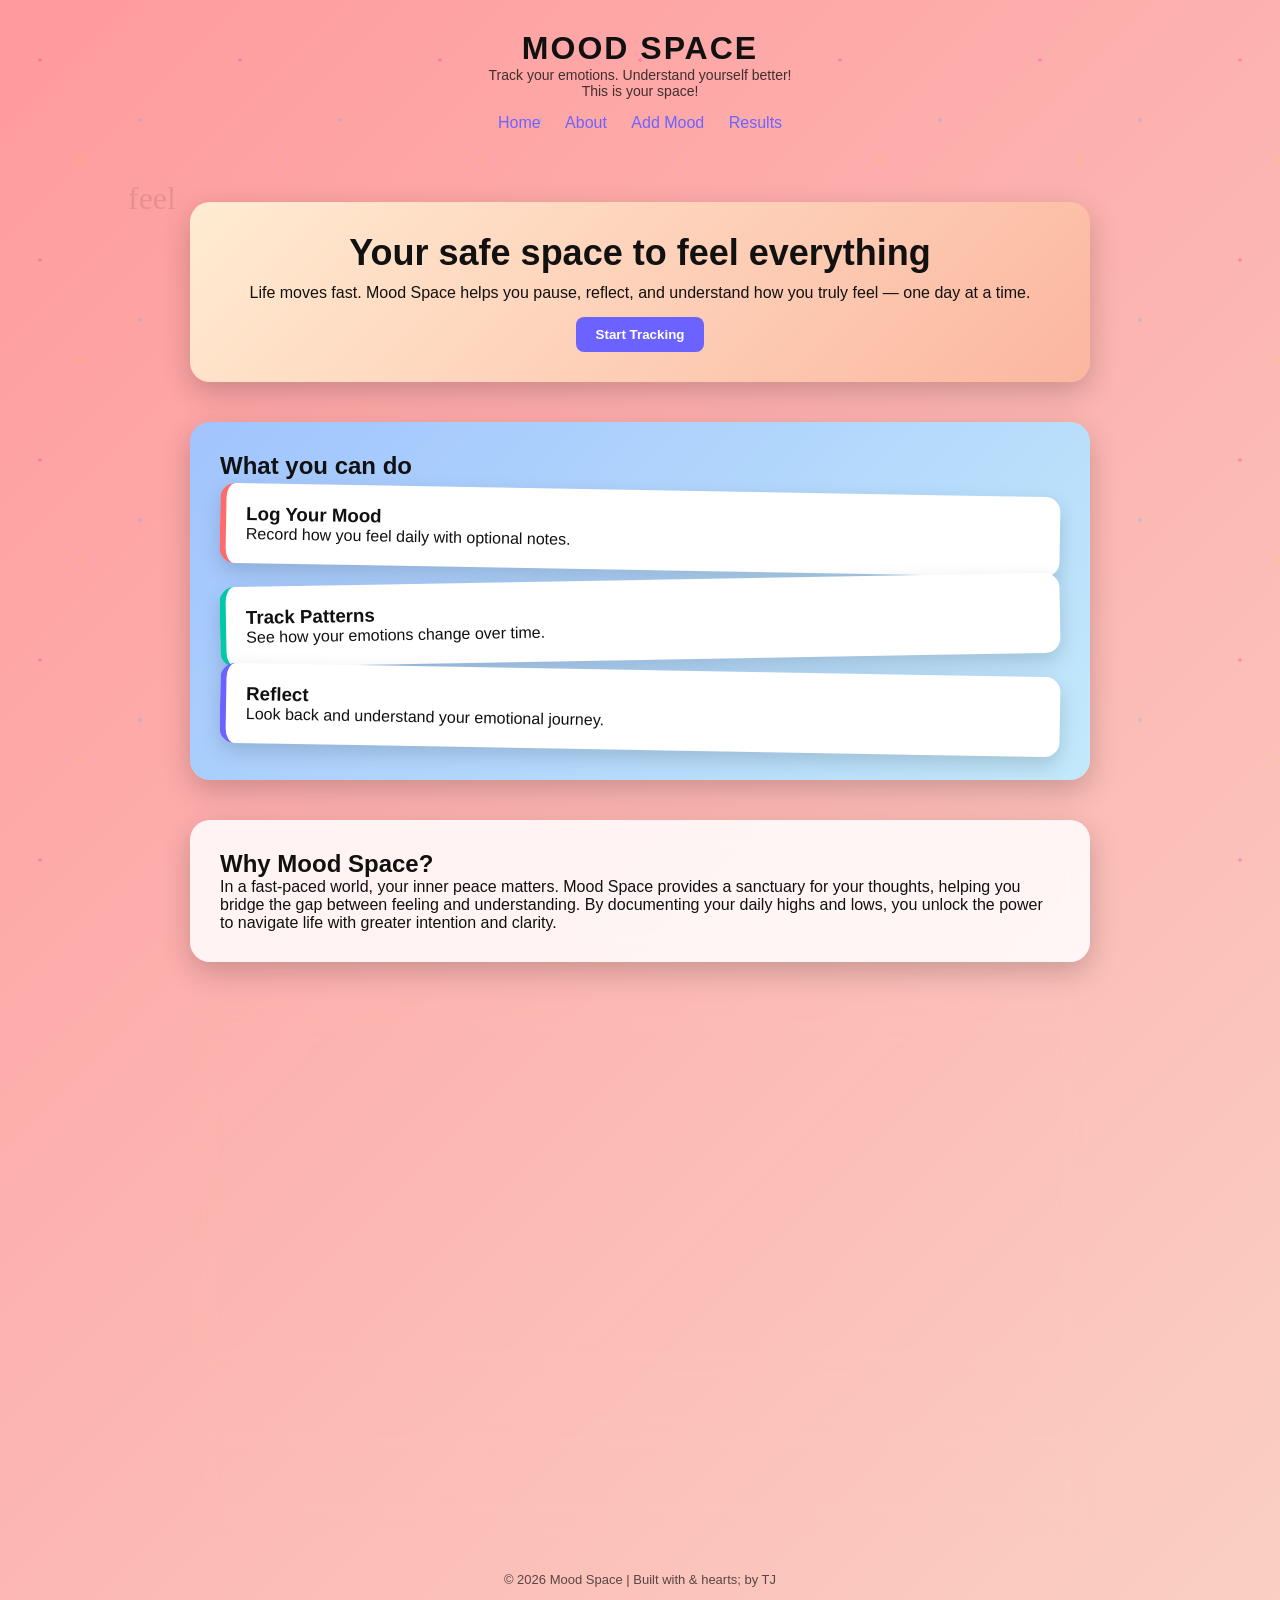
==== index.html @ 7ca96eb5 "Remove Google Fonts link for Permanent Marker from multiple HTML files" ====
<!-- home page  -->
<!doctype html>
<html lang="en">
  <head>
    <meta charset="UTF-8" />
    <meta name="viewport" content="width=device-width, initial-scale=1.0" />
    <link rel="stylesheet" href="style.css" />
    
    <title>MoodSpace</title>
  </head>
  <body>
    <div class="scribble-bg"></div>
    <header>
      <h1>MOOD SPACE</h1>
      <p>Track your emotions. Understand yourself better!</p>

      <p>This is your space!</p>
      <nav>
        <a href="index.html">Home</a>
        <a href="about.html">About</a>
        <a href="mood.html">Add Mood</a>
        <a href="result.html">Results</a>
      </nav>
    </header>

    <div class="floating-words">
      <span>feel</span>
      <span>reflect</span>
      <span>breathe</span>
      <span>grow</span>
    </div>
    <main>
      <section class="hero">
        <h2>Your safe space to feel everything</h2>
        <p>
          Life moves fast. Mood Space helps you pause, reflect, and understand
          how you truly feel — one day at a time.
        </p>
        <a href="mood.html">
          <button>Start Tracking</button>
        </a>
      </section>

      <section class="features">
        <h2>What you can do</h2>

        <div class="card">
          <h3>Log Your Mood</h3>
          <p>Record how you feel daily with optional notes.</p>
        </div>

        <div class="card">
          <h3>Track Patterns</h3>
          <p>See how your emotions change over time.</p>
        </div>

        <div class="card">
          <h3>Reflect</h3>
          <p>Look back and understand your emotional journey.</p>
        </div>
      </section>

      <section class="why">
        <h2>Why Mood Space?</h2>
        <p>
          In a fast-paced world, your inner peace matters. Mood Space provides a
          sanctuary for your thoughts, helping you bridge the gap between
          feeling and understanding. By documenting your daily highs and lows,
          you unlock the power to navigate life with greater intention and
          clarity.
        </p>
      </section>

      <section class="stats">
        <h2>Your Growth Starts Here</h2>

        <div class="stat-card">
          <i class="icon-heart"></i>
          <!-- Icon placeholder-->
          <h3>Daily Tracking</h3>
          <p>
            Consistency is key. Log your moods daily to build a comprehensive
            map of your emotional well-being and identify what truly moves you.
          </p>
        </div>

        <div class="stat-card">
          <h3>Self Awareness</h3>
          <p>Understand your emotional patterns over time.</p>
        </div>

        <div class="stat-card">
          <h3>Mental Clarity</h3>
          <p>
            Your thoughts are a neighbourhood, don't go into the dark alleys
            alone.
          </p>
        </div>
      </section>

      <section class="quote">
        <p>
          "Feelings are much like waves, we can't stop them from coming but we
          can choose which ones to surf."
        </p>
      </section>

      <footer>
        <p>© 2026 Mood Space | Built with & hearts; by TJ</p>
      </footer>
    </main>

    <script src="script.js"></script>
  </body>
</html>
---- style.css ----
/* RESET */
* {
  margin: 0;
  padding: 0;
  box-sizing: border-box;
  transition: all 0.3s ease;
}

/* background scribble */
.scribble-bg {
  position: fixed;
  top: 0;
  left: 0;
  width: 100%;
  height: 100%;
  pointer-events: none;

  background-image:
    radial-gradient(
      circle at 20% 30%,
      rgba(255, 0, 150, 0.2) 2px,
      transparent 2px
    ),
    radial-gradient(
      circle at 70% 60%,
      rgba(0, 200, 255, 0.2) 2px,
      transparent 2px
    ),
    radial-gradient(
      circle at 40% 80%,
      rgba(255, 200, 0, 0.2) 2px,
      transparent 2px
    );

  background-size: 200px 200px;
  animation: floatBg 20s linear infinite;
  z-index: 0;
}

@keyframes floatBg {
  from {
    transform: translateY(0px);
  }
  to {
    transform: translateY(-200px);
  }
}

body {
  font-family: "Segoe UI", sans-serif;
  color: #111;

  background: linear-gradient(135deg, #ff9a9e, #fad0c4, #fbc2eb, #a18cd1);

  background-size: 300% 300%;
  animation: gradientMove 10s ease infinite;
}

/* HEADER */
header {
  text-align: center;
  padding: 30px 20px;
}

header h1 {
  font-size: 32px;
  letter-spacing: 2px;
}

header p {
  font-size: 14px;
  opacity: 0.8;
}

/* NAV */
nav {
  margin-top: 15px;
}

nav a {
  margin: 0 10px;
  text-decoration: none;
  color: #6c63ff;
  font-weight: 500;
}

nav a:hover {
  text-decoration: underline;
}

/* SECTIONS */
section {
  margin: 40px auto;
  padding: 30px;
  max-width: 900px;
  border-radius: 20px;

  background: rgba(255, 255, 255, 0.85);
  backdrop-filter: blur(12px);

  box-shadow: 0 10px 30px rgba(0, 0, 0, 0.2);
}

/* home page  */
/* QUOTE */
.quote p {
  font-family: "Permanent Marker", cursive;
  font-size: 1.5rem;
  transform: rotate(-2deg);
  color: #ff4ecd;
}

.floating-words span {
  position: absolute;
  font-family: "Permanent Marker", cursive;
  font-size: 2rem;
  opacity: 0.1;
  animation: floatWords 10s infinite ease-in-out;
}

.floating-words span:nth-child(1) {
  top: 20%;
  left: 10%;
}
.floating-words span:nth-child(2) {
  top: 50%;
  left: 70%;
}
.floating-words span:nth-child(3) {
  top: 80%;
  left: 30%;
}
.floating-words span:nth-child(4) {
  top: 30%;
  left: 50%;
}

@keyframes floatWords {
  0% {
    transform: translateY(0);
  }
  50% {
    transform: translateY(-20px);
  }
  100% {
    transform: translateY(0);
  }
}

/* HERO */
.hero {
  text-align: center;
  background: linear-gradient(135deg, #ffecd2, #fcb69f);
}

.hero h2 {
  font-size: 36px;
  margin-bottom: 10px;
}

.hero button {
  margin-top: 15px;
  padding: 10px 20px;
  border: none;
  border-radius: 8px;
  background: #6c63ff;
  color: white;
  cursor: pointer;
}

.hero button:hover {
  transform: scale(1.05);
}

/* CARDS */
.card,
.stat-card {
  padding: 20px;
  border-radius: 15px;
  background: white;

  box-shadow: 0 8px 20px rgba(0, 0, 0, 0.15);

  border-left: 6px solid #6c63ff;
}

.card:nth-child(odd) {
  transform: rotate(-1deg);
}

.card:nth-child(even) {
  transform: rotate(1deg);
}

.card:nth-child(2) {
  border-left: 6px solid #ff6b6b;
}

.card:nth-child(3) {
  border-left: 6px solid #00c9a7;
}

.card:hover,
.stat-card:hover {
  transform: scale(1.03) rotate(-1deg);
}

/* FEATURES GRID FEEL */

.features {
  background: linear-gradient(135deg, #a1c4fd, #c2e9fb);
}

.stats {
  background: linear-gradient(135deg, #fbc2eb, #a6c1ee);
}

.features,
.stats {
  display: flex;
  flex-direction: column;
  gap: 10px;
}

/* QUOTE */
.quote {
  background: linear-gradient(135deg, #ffdde1, #ee9ca7);
  text-align: center;
  font-style: italic;
  font-size: 18px;
}

/* FORM */
.form-section form {
  display: flex;
  flex-direction: column;
  gap: 10px;
}

input,
select,
textarea {
  padding: 10px;
  border-radius: 8px;
  border: 1px solid #ccc;
}

.happy {
  background: #ffe066;
}
.sad {
  background: #74c0fc;
}
.angry {
  background: #ff6b6b;
}
.excited {
  background: #ff9f1c;
}
.tired {
  background: #adb5bd;
}

:root {
  --happy: #ffe066;
  --sad: #4dabf7;
  --angry: #ff6b6b;
  --calm: #a0e7e5;
  --dark: #111;
}

button {
  padding: 12px;
  border-radius: 10px;
  border: none;

  background: linear-gradient(135deg, #ff6b6b, #6c63ff);
  color: white;
  font-weight: bold;

  cursor: pointer;
}

button:hover {
  transform: scale(1.08);
  box-shadow: 0 5px 20px rgba(0, 0, 0, 0.3);
}

/* RESULT BOX */
#resultList {
  margin-top: 15px;
}

#resultList div {
  background: white;
  padding: 10px;
  border-radius: 8px;
  margin-bottom: 10px;
}

/* FOOTER */
footer {
  text-align: center;
  margin: 40px 0;
  font-size: 13px;
  opacity: 0.7;
}

/* FADE IN ANIMATION */
section {
  opacity: 0;
  transform: translateY(20px);
  animation: fadeIn 0.6s forwards;
}

@keyframes fadeIn {
  to {
    opacity: 1;
    transform: translateY(0);
  }
}

@keyframes gradientMove {
  0% {
    background-position: 0% 50%;
  }
  50% {
    background-position: 100% 50%;
  }
  100% {
    background-position: 0% 50%;
  }
}
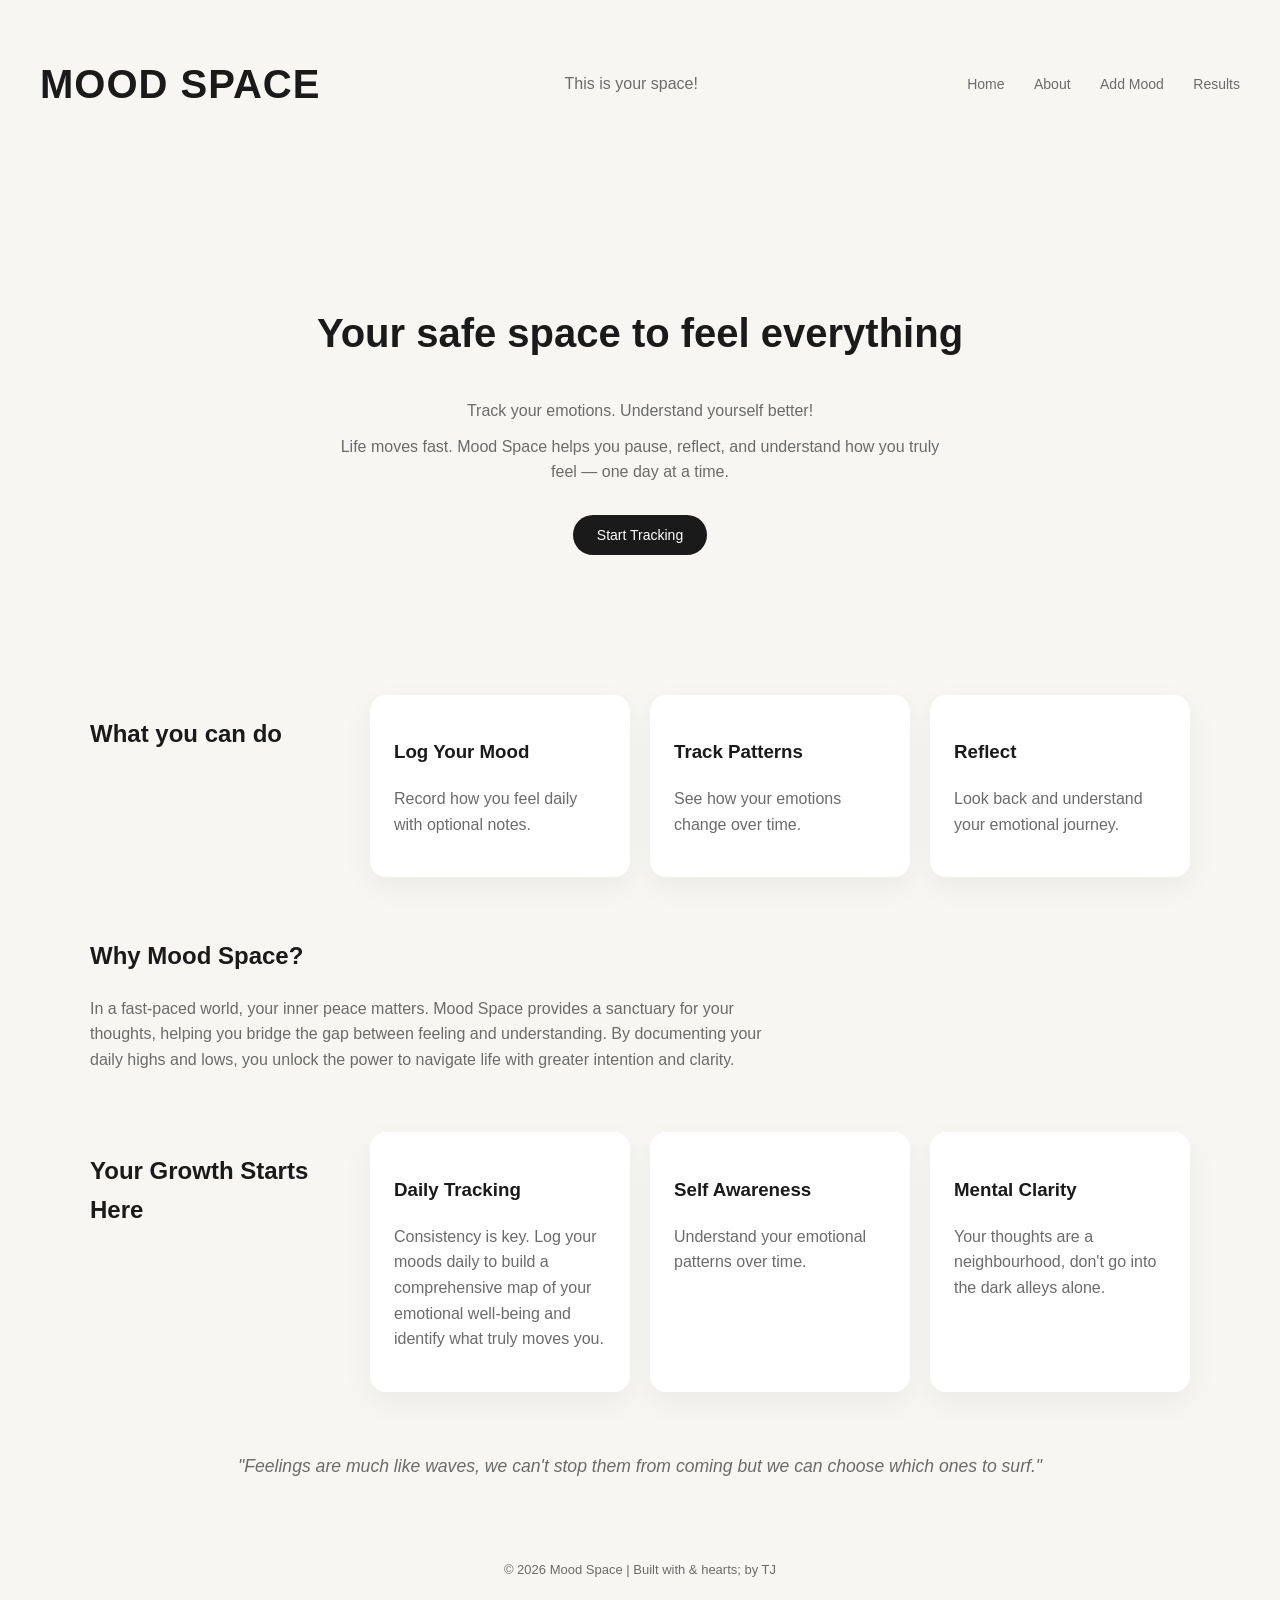
==== commit deb2d677: "Refactor HTML structure and CSS styles for improved readability and design consistency" ====
--- a/index.html
+++ b/index.html
@@ -12,7 +12,6 @@
     <div class="scribble-bg"></div>
     <header>
       <h1>MOOD SPACE</h1>
-      <p>Track your emotions. Understand yourself better!</p>
 
       <p>This is your space!</p>
       <nav>
@@ -23,15 +22,11 @@
       </nav>
     </header>
 
-    <div class="floating-words">
-      <span>feel</span>
-      <span>reflect</span>
-      <span>breathe</span>
-      <span>grow</span>
-    </div>
+  
     <main>
       <section class="hero">
         <h2>Your safe space to feel everything</h2>
+        <p>Track your emotions. Understand yourself better!</p>
         <p>
           Life moves fast. Mood Space helps you pause, reflect, and understand
           how you truly feel — one day at a time.
--- a/style.css
+++ b/style.css
@@ -1,333 +1,272 @@
-/* RESET */
-* {
+/* =========================
+   MOOD SPACE DESIGN SYSTEM
+   ========================= */
+
+:root {
+  --bg: #f7f6f3;
+  --surface: #ffffff;
+
+  --text-main: #1a1a1a;
+  --text-secondary: #6b6b6b;
+
+  --accent: #6b6bff;
+
+  --happy: #e6c97a;
+  --sad: #7a9cc6;
+  --angry: #c46b6b;
+  --excited: #b48ead;
+  --tired: #9e9e9e;
+
+  --radius: 16px;
+}
+
+/* =========================
+   BASE
+   ========================= */
+
+body {
   margin: 0;
-  padding: 0;
-  box-sizing: border-box;
-  transition: all 0.3s ease;
-}
-
-/* background scribble */
-.scribble-bg {
-  position: fixed;
-  top: 0;
-  left: 0;
-  width: 100%;
-  height: 100%;
-  pointer-events: none;
-
-  background-image:
-    radial-gradient(
-      circle at 20% 30%,
-      rgba(255, 0, 150, 0.2) 2px,
-      transparent 2px
-    ),
-    radial-gradient(
-      circle at 70% 60%,
-      rgba(0, 200, 255, 0.2) 2px,
-      transparent 2px
-    ),
-    radial-gradient(
-      circle at 40% 80%,
-      rgba(255, 200, 0, 0.2) 2px,
-      transparent 2px
-    );
-
-  background-size: 200px 200px;
-  animation: floatBg 20s linear infinite;
-  z-index: 0;
-}
-
-@keyframes floatBg {
-  from {
-    transform: translateY(0px);
-  }
-  to {
-    transform: translateY(-200px);
-  }
-}
-
-body {
-  font-family: "Segoe UI", sans-serif;
-  color: #111;
-
-  background: linear-gradient(135deg, #ff9a9e, #fad0c4, #fbc2eb, #a18cd1);
-
-  background-size: 300% 300%;
-  animation: gradientMove 10s ease infinite;
-}
-
-/* HEADER */
+  font-family: 'Inter', sans-serif;
+  background: var(--bg);
+  color: var(--text-main);
+  line-height: 1.6;
+}
+
+/* =========================
+   LAYOUT
+   ========================= */
+
+main {
+  max-width: 1100px;
+  margin: 0 auto;
+  padding: 20px;
+}
+
+section {
+  margin: 60px 0;
+}
+
+/* =========================
+   HEADER + NAV
+   ========================= */
+
 header {
+  display: flex;
+  justify-content: space-between;
+  align-items: center;
+  padding: 25px 40px;
+}
+
+header h1 {
+  font-size: 40px;
+  letter-spacing: 1px;
+}
+
+nav a {
+  margin-left: 25px;
+  text-decoration: none;
+  color: var(--text-secondary);
+  font-size: 14px;
+  font-weight: 500;
+  transition: 0.2s;
+}
+
+nav a:hover {
+  color: var(--text-main);
+}
+
+/* =========================
+   HERO
+   ========================= */
+
+.hero {
+  margin: 0;
   text-align: center;
-  padding: 30px 20px;
-}
-
-header h1 {
-  font-size: 32px;
-  letter-spacing: 2px;
-}
-
-header p {
+  padding: 80px 20px;
+}
+
+.hero h2 {
+  font-size: 2.5rem;
+  font-weight: 600;
+}
+
+.hero p {
+  max-width: 600px;
+  margin: 10px auto;
+  color: var(--text-secondary);
+}
+
+/* =========================
+   BUTTON
+   ========================= */
+
+button {
+  margin-top: 20px;
+  padding: 12px 24px;
+  border-radius: 999px;
+  border: none;
+
+  background: var(--text-main);
+  color: white;
+
   font-size: 14px;
-  opacity: 0.8;
-}
-
-/* NAV */
-nav {
-  margin-top: 15px;
-}
-
-nav a {
-  margin: 0 10px;
-  text-decoration: none;
-  color: #6c63ff;
-  font-weight: 500;
-}
-
-nav a:hover {
-  text-decoration: underline;
-}
-
-/* SECTIONS */
-section {
-  margin: 40px auto;
-  padding: 30px;
-  max-width: 900px;
-  border-radius: 20px;
-
-  background: rgba(255, 255, 255, 0.85);
-  backdrop-filter: blur(12px);
-
-  box-shadow: 0 10px 30px rgba(0, 0, 0, 0.2);
-}
-
-/* home page  */
-/* QUOTE */
-.quote p {
-  font-family: "Permanent Marker", cursive;
-  font-size: 1.5rem;
-  transform: rotate(-2deg);
-  color: #ff4ecd;
-}
-
-.floating-words span {
-  position: absolute;
-  font-family: "Permanent Marker", cursive;
-  font-size: 2rem;
-  opacity: 0.1;
-  animation: floatWords 10s infinite ease-in-out;
-}
-
-.floating-words span:nth-child(1) {
-  top: 20%;
-  left: 10%;
-}
-.floating-words span:nth-child(2) {
-  top: 50%;
-  left: 70%;
-}
-.floating-words span:nth-child(3) {
-  top: 80%;
-  left: 30%;
-}
-.floating-words span:nth-child(4) {
-  top: 30%;
-  left: 50%;
-}
-
-@keyframes floatWords {
-  0% {
-    transform: translateY(0);
-  }
-  50% {
-    transform: translateY(-20px);
-  }
-  100% {
-    transform: translateY(0);
-  }
-}
-
-/* HERO */
-.hero {
-  text-align: center;
-  background: linear-gradient(135deg, #ffecd2, #fcb69f);
-}
-
-.hero h2 {
-  font-size: 36px;
-  margin-bottom: 10px;
-}
-
-.hero button {
-  margin-top: 15px;
-  padding: 10px 20px;
-  border: none;
-  border-radius: 8px;
-  background: #6c63ff;
-  color: white;
   cursor: pointer;
-}
-
-.hero button:hover {
-  transform: scale(1.05);
-}
-
-/* CARDS */
+
+  transition: all 0.25s ease;
+}
+
+button:hover {
+  transform: translateY(-2px);
+  background: #333;
+}
+
+/* =========================
+   CARDS + FEATURES
+   ========================= */
+
+.features {
+  display: grid;
+  grid-template-columns: repeat(auto-fit, minmax(250px, 1fr));
+  gap: 20px;
+}
+
 .card,
-.stat-card {
-  padding: 20px;
-  border-radius: 15px;
-  background: white;
-
-  box-shadow: 0 8px 20px rgba(0, 0, 0, 0.15);
-
-  border-left: 6px solid #6c63ff;
-}
-
-.card:nth-child(odd) {
-  transform: rotate(-1deg);
-}
-
-.card:nth-child(even) {
-  transform: rotate(1deg);
-}
-
-.card:nth-child(2) {
-  border-left: 6px solid #ff6b6b;
-}
-
-.card:nth-child(3) {
-  border-left: 6px solid #00c9a7;
-}
-
-.card:hover,
-.stat-card:hover {
-  transform: scale(1.03) rotate(-1deg);
-}
-
-/* FEATURES GRID FEEL */
-
-.features {
-  background: linear-gradient(135deg, #a1c4fd, #c2e9fb);
-}
-
-.stats {
-  background: linear-gradient(135deg, #fbc2eb, #a6c1ee);
-}
-
-.features,
-.stats {
+.stat-card,
+.form-section,
+.tips,
+.mood-preview {
+  background: var(--surface);
+  border-radius: var(--radius);
+  padding: 24px;
+
+  box-shadow: 0 10px 30px rgba(0,0,0,0.05);
+}
+
+/* =========================
+   TEXT
+   ========================= */
+
+h1, h2, h3 {
+  font-weight: 600;
+}
+
+p {
+  color: var(--text-secondary);
+}
+
+/* =========================
+   FORM
+   ========================= */
+
+form {
   display: flex;
   flex-direction: column;
-  gap: 10px;
-}
-
-/* QUOTE */
-.quote {
-  background: linear-gradient(135deg, #ffdde1, #ee9ca7);
-  text-align: center;
-  font-style: italic;
-  font-size: 18px;
-}
-
-/* FORM */
-.form-section form {
-  display: flex;
-  flex-direction: column;
-  gap: 10px;
 }
 
 input,
 select,
 textarea {
-  padding: 10px;
-  border-radius: 8px;
-  border: 1px solid #ccc;
-}
-
-.happy {
-  background: #ffe066;
-}
-.sad {
-  background: #74c0fc;
-}
-.angry {
-  background: #ff6b6b;
-}
-.excited {
-  background: #ff9f1c;
-}
-.tired {
-  background: #adb5bd;
-}
-
-:root {
-  --happy: #ffe066;
-  --sad: #4dabf7;
-  --angry: #ff6b6b;
-  --calm: #a0e7e5;
-  --dark: #111;
-}
-
-button {
+  width: 100%;
   padding: 12px;
+  margin-top: 10px;
+
   border-radius: 10px;
-  border: none;
-
-  background: linear-gradient(135deg, #ff6b6b, #6c63ff);
-  color: white;
-  font-weight: bold;
-
-  cursor: pointer;
-}
-
-button:hover {
-  transform: scale(1.08);
-  box-shadow: 0 5px 20px rgba(0, 0, 0, 0.3);
-}
-
-/* RESULT BOX */
-#resultList {
-  margin-top: 15px;
-}
-
-#resultList div {
-  background: white;
-  padding: 10px;
-  border-radius: 8px;
-  margin-bottom: 10px;
-}
-
-/* FOOTER */
+  border: 1px solid #ddd;
+
+  font-size: 14px;
+}
+
+textarea {
+  min-height: 100px;
+}
+
+input:focus,
+select:focus,
+textarea:focus {
+  outline: none;
+  border: 1px solid var(--accent);
+}
+
+/* =========================
+   MOOD VISUALS
+   ========================= */
+
+.mood-card {
+  padding: 16px;
+  border-radius: 12px;
+  margin-bottom: 15px;
+  background: var(--surface);
+}
+
+.mood-happy { border-left: 5px solid var(--happy); }
+.mood-sad { border-left: 5px solid var(--sad); }
+.mood-angry { border-left: 5px solid var(--angry); }
+.mood-excited { border-left: 5px solid var(--excited); }
+.mood-tired { border-left: 5px solid var(--tired); }
+
+/* =========================
+   SECTIONS
+   ========================= */
+
+.why {
+  max-width: 700px;
+}
+
+.stats {
+  display: grid;
+  grid-template-columns: repeat(auto-fit, minmax(220px, 1fr));
+  gap: 20px;
+}
+
+.quote {
+  text-align: center;
+  font-style: italic;
+  font-size: 1.1rem;
+}
+
+/* =========================
+   FOOTER
+   ========================= */
+
 footer {
+  margin-top: 80px;
   text-align: center;
-  margin: 40px 0;
   font-size: 13px;
-  opacity: 0.7;
-}
-
-/* FADE IN ANIMATION */
+  color: var(--text-secondary);
+}
+
+/* =========================
+   ANIMATION
+   ========================= */
+
 section {
   opacity: 0;
   transform: translateY(20px);
-  animation: fadeIn 0.6s forwards;
-}
-
-@keyframes fadeIn {
+  animation: fadeUp 0.6s ease forwards;
+}
+
+@keyframes fadeUp {
   to {
     opacity: 1;
     transform: translateY(0);
   }
 }
 
-@keyframes gradientMove {
-  0% {
-    background-position: 0% 50%;
-  }
-  50% {
-    background-position: 100% 50%;
-  }
-  100% {
-    background-position: 0% 50%;
-  }
-}
+/* =========================
+   RESPONSIVE
+   ========================= */
+
+@media (max-width: 768px) {
+  header {
+    flex-direction: column;
+    gap: 10px;
+  }
+
+  nav a {
+    margin: 0 10px;
+  }
+
+  .hero h2 {
+    font-size: 2rem;
+  }
+}
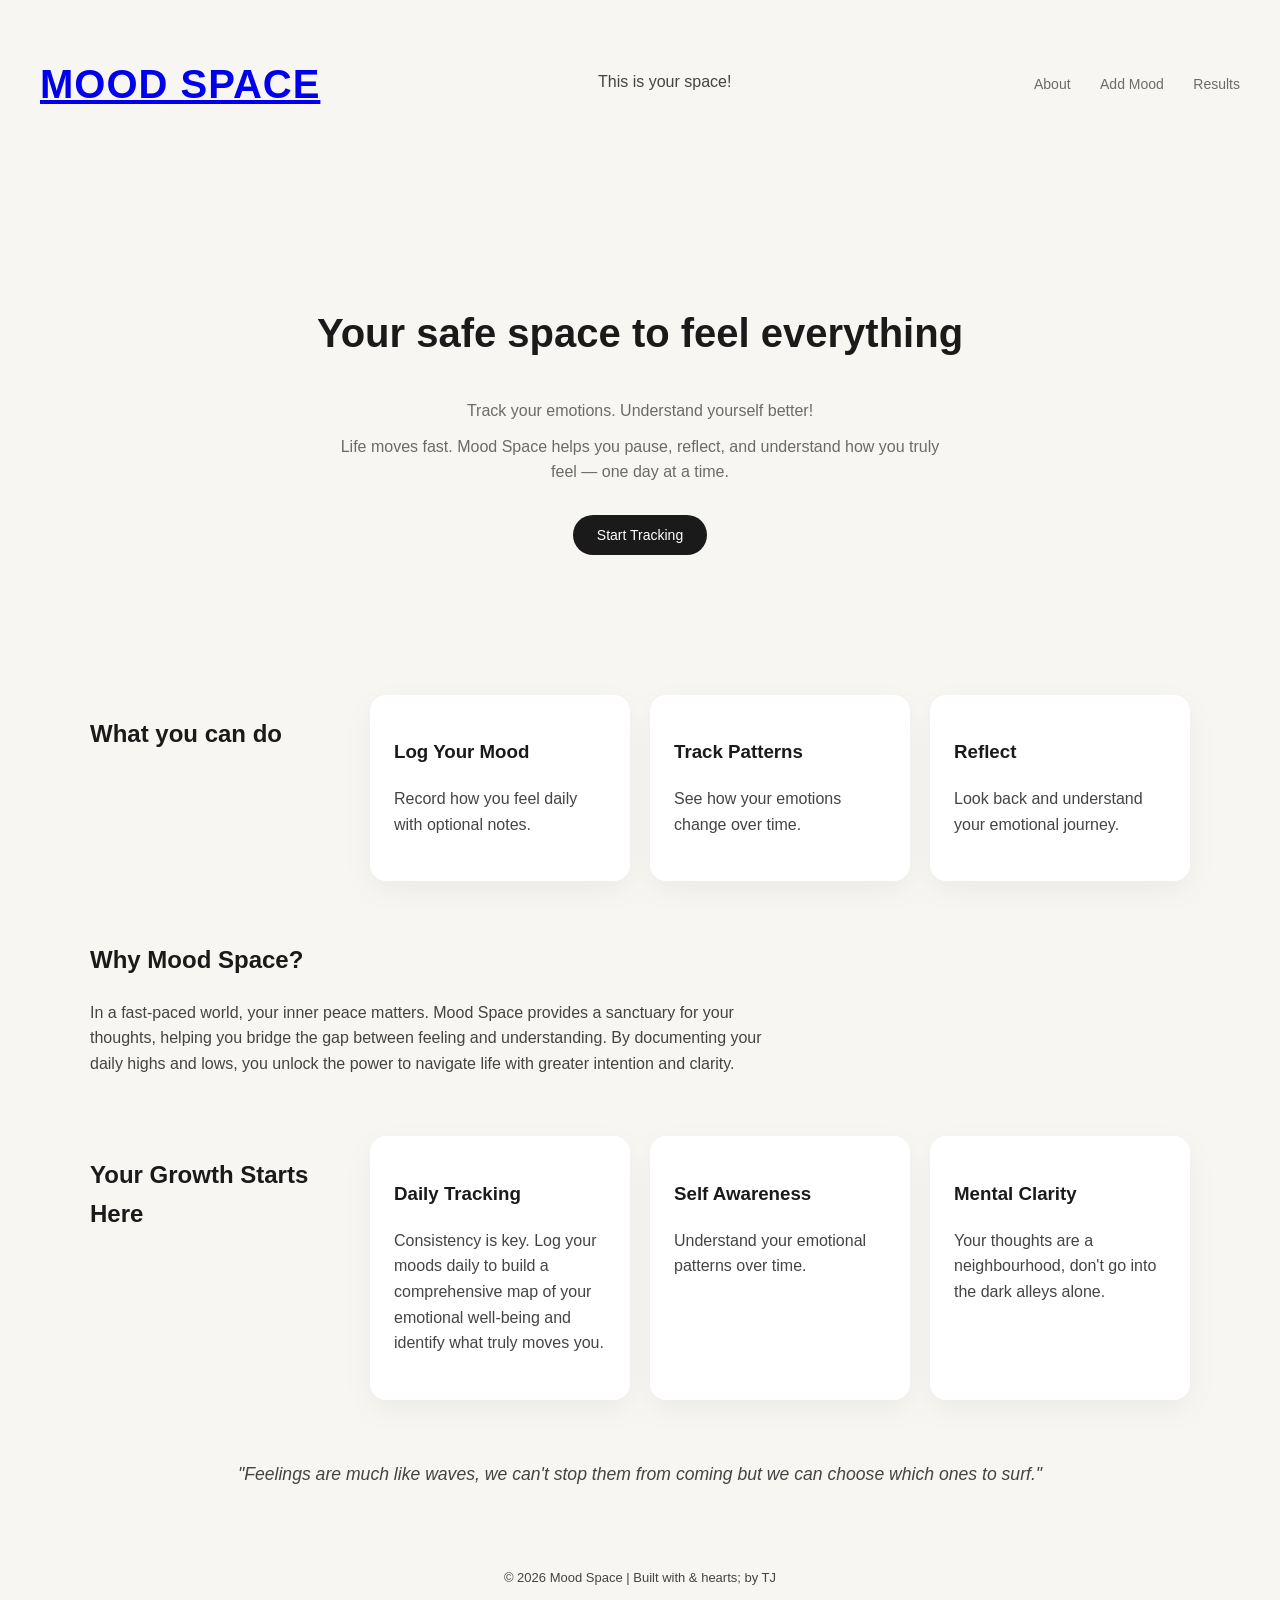
==== commit 79a127ed: "Refactor header links and enhance feature descriptions for improved navigation and clarity" ====
--- a/index.html
+++ b/index.html
@@ -9,19 +9,15 @@
     <title>MoodSpace</title>
   </head>
   <body>
-    <div class="scribble-bg"></div>
     <header>
-      <h1>MOOD SPACE</h1>
-
+      <h1><a href="index.html">MOOD SPACE</a></h1>
       <p>This is your space!</p>
       <nav>
-        <a href="index.html">Home</a>
         <a href="about.html">About</a>
         <a href="mood.html">Add Mood</a>
         <a href="result.html">Results</a>
       </nav>
     </header>
-
   
     <main>
       <section class="hero">
--- a/style.css
+++ b/style.css
@@ -26,7 +26,7 @@
 
 body {
   margin: 0;
-  font-family: 'Inter', sans-serif;
+  font-family: "Inter", sans-serif;
   background: var(--bg);
   color: var(--text-main);
   line-height: 1.6;
@@ -60,6 +60,8 @@
 header h1 {
   font-size: 40px;
   letter-spacing: 1px;
+  text-decoration: none;
+  color: inherit;
 }
 
 nav a {
@@ -95,6 +97,12 @@
   margin: 10px auto;
   color: var(--text-secondary);
 }
+
+/* ==========================
+ABOUT PAGE
+============================= */
+
+
 
 /* =========================
    BUTTON
@@ -139,19 +147,37 @@
   border-radius: var(--radius);
   padding: 24px;
 
-  box-shadow: 0 10px 30px rgba(0,0,0,0.05);
+  box-shadow: 0 10px 30px rgba(0, 0, 0, 0.05);
 }
 
 /* =========================
    TEXT
    ========================= */
 
-h1, h2, h3 {
+h1,
+h2,
+h3 {
   font-weight: 600;
 }
 
 p {
-  color: var(--text-secondary);
+  /* color: var(--text-secondary); */
+  line-height: 1.6;
+  margin-bottom: 20px;
+  color: #444;
+}
+
+ul {
+  padding-left: 1.5rem;
+  margin-left: 0;
+  list-style-type: none;
+  padding: 0;
+  margin: 0;
+  font-weight: bold;
+}
+
+li {
+  margin-top: 10px;
 }
 
 /* =========================
@@ -198,11 +224,21 @@
   background: var(--surface);
 }
 
-.mood-happy { border-left: 5px solid var(--happy); }
-.mood-sad { border-left: 5px solid var(--sad); }
-.mood-angry { border-left: 5px solid var(--angry); }
-.mood-excited { border-left: 5px solid var(--excited); }
-.mood-tired { border-left: 5px solid var(--tired); }
+.mood-happy {
+  border-left: 5px solid var(--happy);
+}
+.mood-sad {
+  border-left: 5px solid var(--sad);
+}
+.mood-angry {
+  border-left: 5px solid var(--angry);
+}
+.mood-excited {
+  border-left: 5px solid var(--excited);
+}
+.mood-tired {
+  border-left: 5px solid var(--tired);
+}
 
 /* =========================
    SECTIONS
@@ -269,4 +305,4 @@
   .hero h2 {
     font-size: 2rem;
   }
-}+}
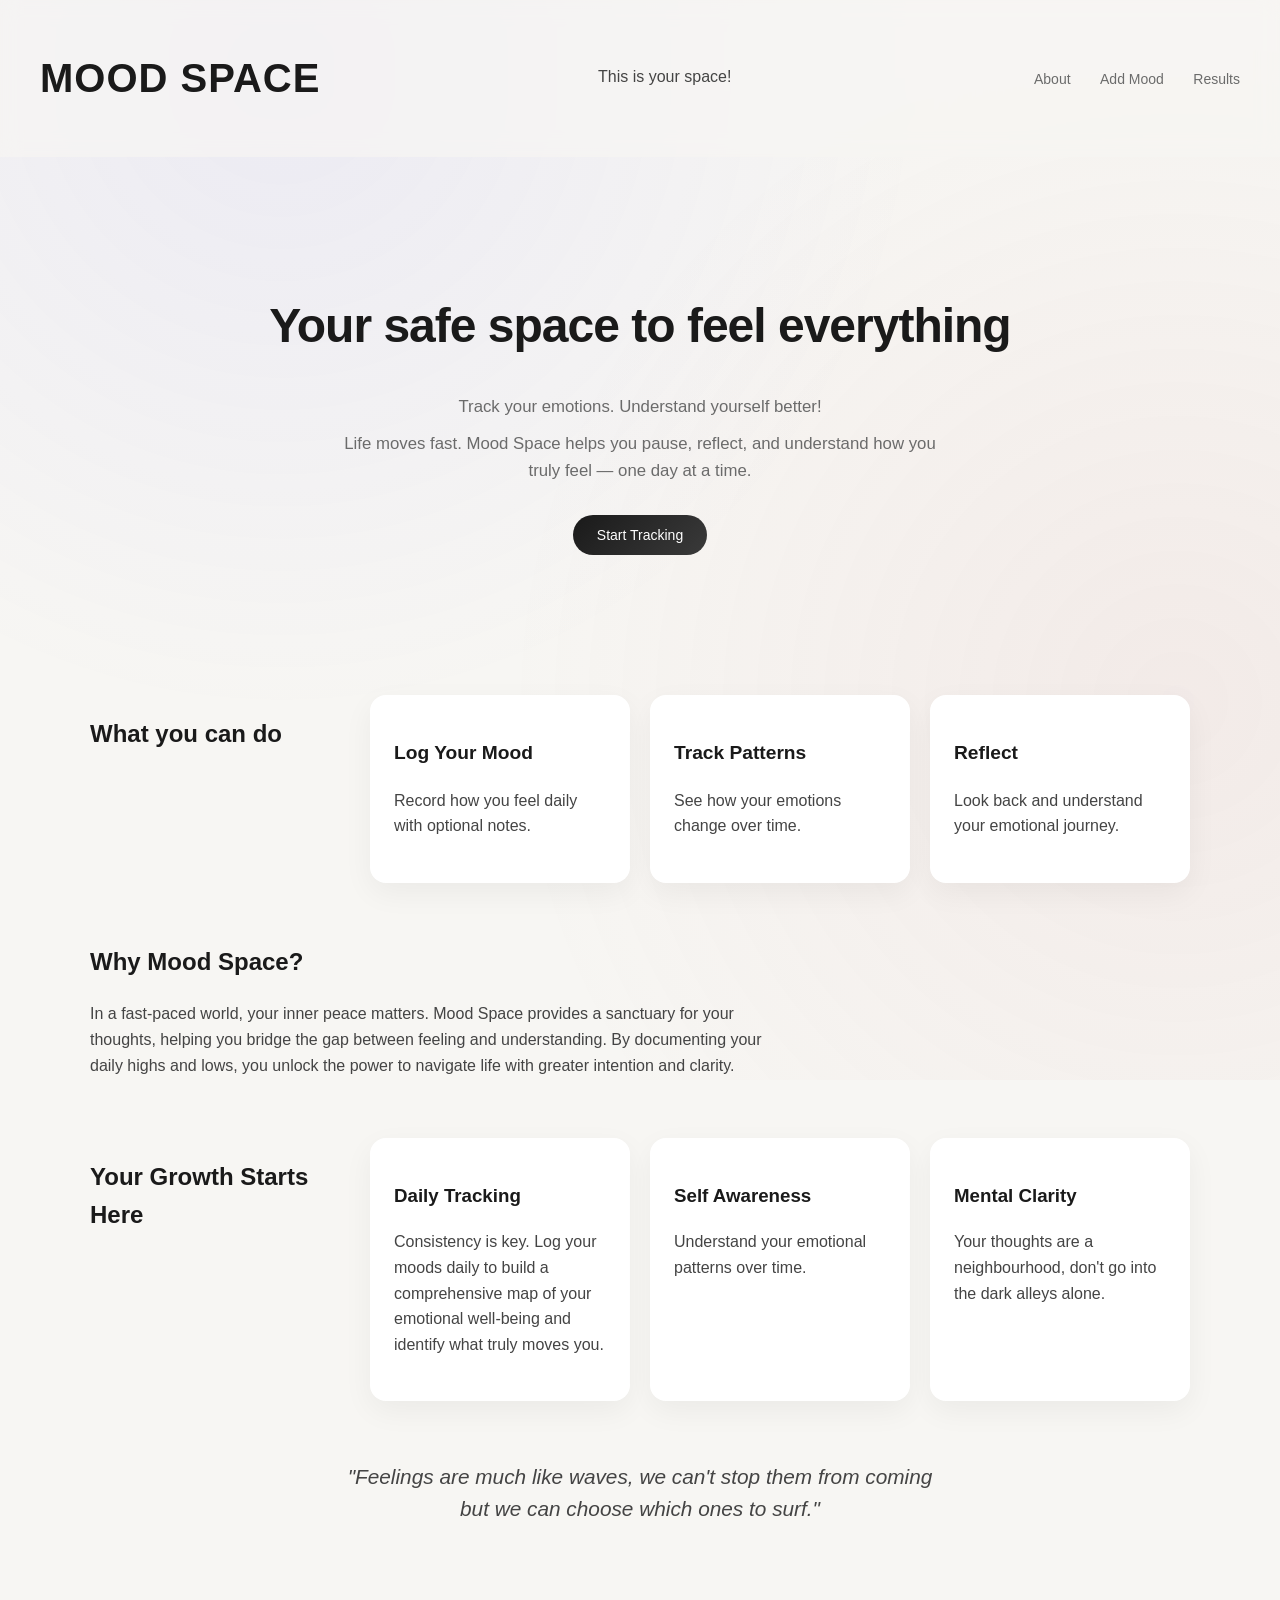
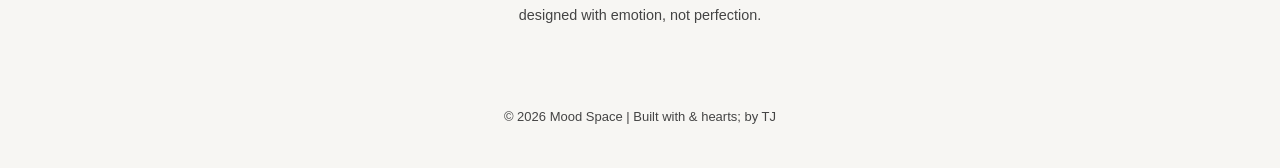
==== commit b6bf16be: "Refactor about, index, result, and mood pages for improved clarity and emotional engagement; enhance" ====
--- a/index.html
+++ b/index.html
@@ -1,11 +1,10 @@
-<!-- home page  -->
 <!doctype html>
 <html lang="en">
   <head>
     <meta charset="UTF-8" />
     <meta name="viewport" content="width=device-width, initial-scale=1.0" />
     <link rel="stylesheet" href="style.css" />
-    
+
     <title>MoodSpace</title>
   </head>
   <body>
@@ -18,7 +17,7 @@
         <a href="result.html">Results</a>
       </nav>
     </header>
-  
+
     <main>
       <section class="hero">
         <h2>Your safe space to feel everything</h2>
@@ -95,7 +94,10 @@
           can choose which ones to surf."
         </p>
       </section>
-
+      <section class="signature">
+        <p>designed with emotion, not perfection.</p>
+      </section>
+      
       <footer>
         <p>© 2026 Mood Space | Built with & hearts; by TJ</p>
       </footer>
--- a/style.css
+++ b/style.css
@@ -57,11 +57,12 @@
   padding: 25px 40px;
 }
 
-header h1 {
+header h1 a {
   font-size: 40px;
   letter-spacing: 1px;
   text-decoration: none;
   color: inherit;
+  transition: 0.3s ease;
 }
 
 nav a {
@@ -102,7 +103,22 @@
 ABOUT PAGE
 ============================= */
 
-
+/* Style the titles (<li> or <strong> tags) */
+.features-list li {
+  font-weight: bold;
+  font-size: 1.1rem;
+  margin-top: 20px; /* Adds space between groups */
+  color: #333;
+  list-style: none; /* Ensures no bullets */
+}
+
+/* Style the description (<p> tags) */
+.features-list p {
+  color: #666; /* Lighter gray makes it look cleaner */
+  font-size: 0.95rem;
+  margin-top: 5px;
+  line-height: 1.6;
+}
 
 /* =========================
    BUTTON
@@ -260,6 +276,13 @@
   font-size: 1.1rem;
 }
 
+.signature {
+  text-align: center;
+  font-size: 0.9rem;
+  color: #888;
+  margin-top: 80px;
+}
+
 /* =========================
    FOOTER
    ========================= */
@@ -306,3 +329,128 @@
     font-size: 2rem;
   }
 }
+
+
+/* =========================
+   TJ SIGNATURE UPGRADE
+   ========================= */
+
+/* BACKGROUND GLOW (makes it feel alive) */
+body::before {
+  content: "";
+  position: fixed;
+  top: -20%;
+  left: -20%;
+  width: 140%;
+  height: 140%;
+  background: radial-gradient(circle at 30% 20%, rgba(107,107,255,0.08), transparent 40%),
+              radial-gradient(circle at 80% 70%, rgba(196,107,107,0.08), transparent 40%);
+  z-index: -1;
+}
+
+/* HERO = STATEMENT PIECE */
+.hero h2 {
+  font-size: 3rem;
+  letter-spacing: -1px;
+  line-height: 1.2;
+}
+
+.hero p {
+  font-size: 1.05rem;
+}
+
+/* BUTTON = SOFT PREMIUM */
+button {
+  background: linear-gradient(135deg, #1a1a1a, #3a3a3a);
+  border: none;
+}
+
+button:hover {
+  transform: translateY(-3px) scale(1.02);
+}
+
+/* CARDS = INTERACTIVE */
+.card,
+.stat-card {
+  transition: all 0.3s ease;
+  cursor: pointer;
+}
+
+.card:hover,
+.stat-card:hover {
+  transform: translateY(-6px);
+  box-shadow: 0 20px 40px rgba(0,0,0,0.08);
+}
+
+/* FEATURE TITLES POP */
+.card h3 {
+  font-size: 1.2rem;
+}
+
+/* NAV = CLEAN + FLOATY */
+header {
+  backdrop-filter: blur(10px);
+  position: sticky;
+  top: 0;
+  background: rgba(247,246,243,0.7);
+}
+
+/* LINKS FEEL PREMIUM */
+nav a {
+  position: relative;
+}
+
+nav a::after {
+  content: "";
+  position: absolute;
+  left: 0;
+  bottom: -3px;
+  width: 0%;
+  height: 2px;
+  background: var(--text-main);
+  transition: 0.3s;
+}
+
+nav a:hover::after {
+  width: 100%;
+}
+
+/* QUOTE = EDITORIAL STYLE */
+.quote p {
+  font-size: 1.3rem;
+  max-width: 600px;
+  margin: auto;
+  line-height: 1.5;
+}
+
+/* MOOD PREVIEW = VISUAL FEEDBACK */
+.mood-preview {
+  transition: 0.3s ease;
+}
+
+.mood-preview.active {
+  border: 1px solid var(--accent);
+}
+
+/* FORM = LESS BORING */
+select, textarea {
+  transition: 0.2s;
+}
+
+select:hover, textarea:hover {
+  border-color: var(--accent);
+}
+
+/* RESULT CARDS = MORE PERSONAL */
+.mood-card {
+  transition: 0.3s;
+}
+
+.mood-card:hover {
+  transform: scale(1.01);
+}
+
+/* SCROLL FEEL */
+html {
+  scroll-behavior: smooth;
+}
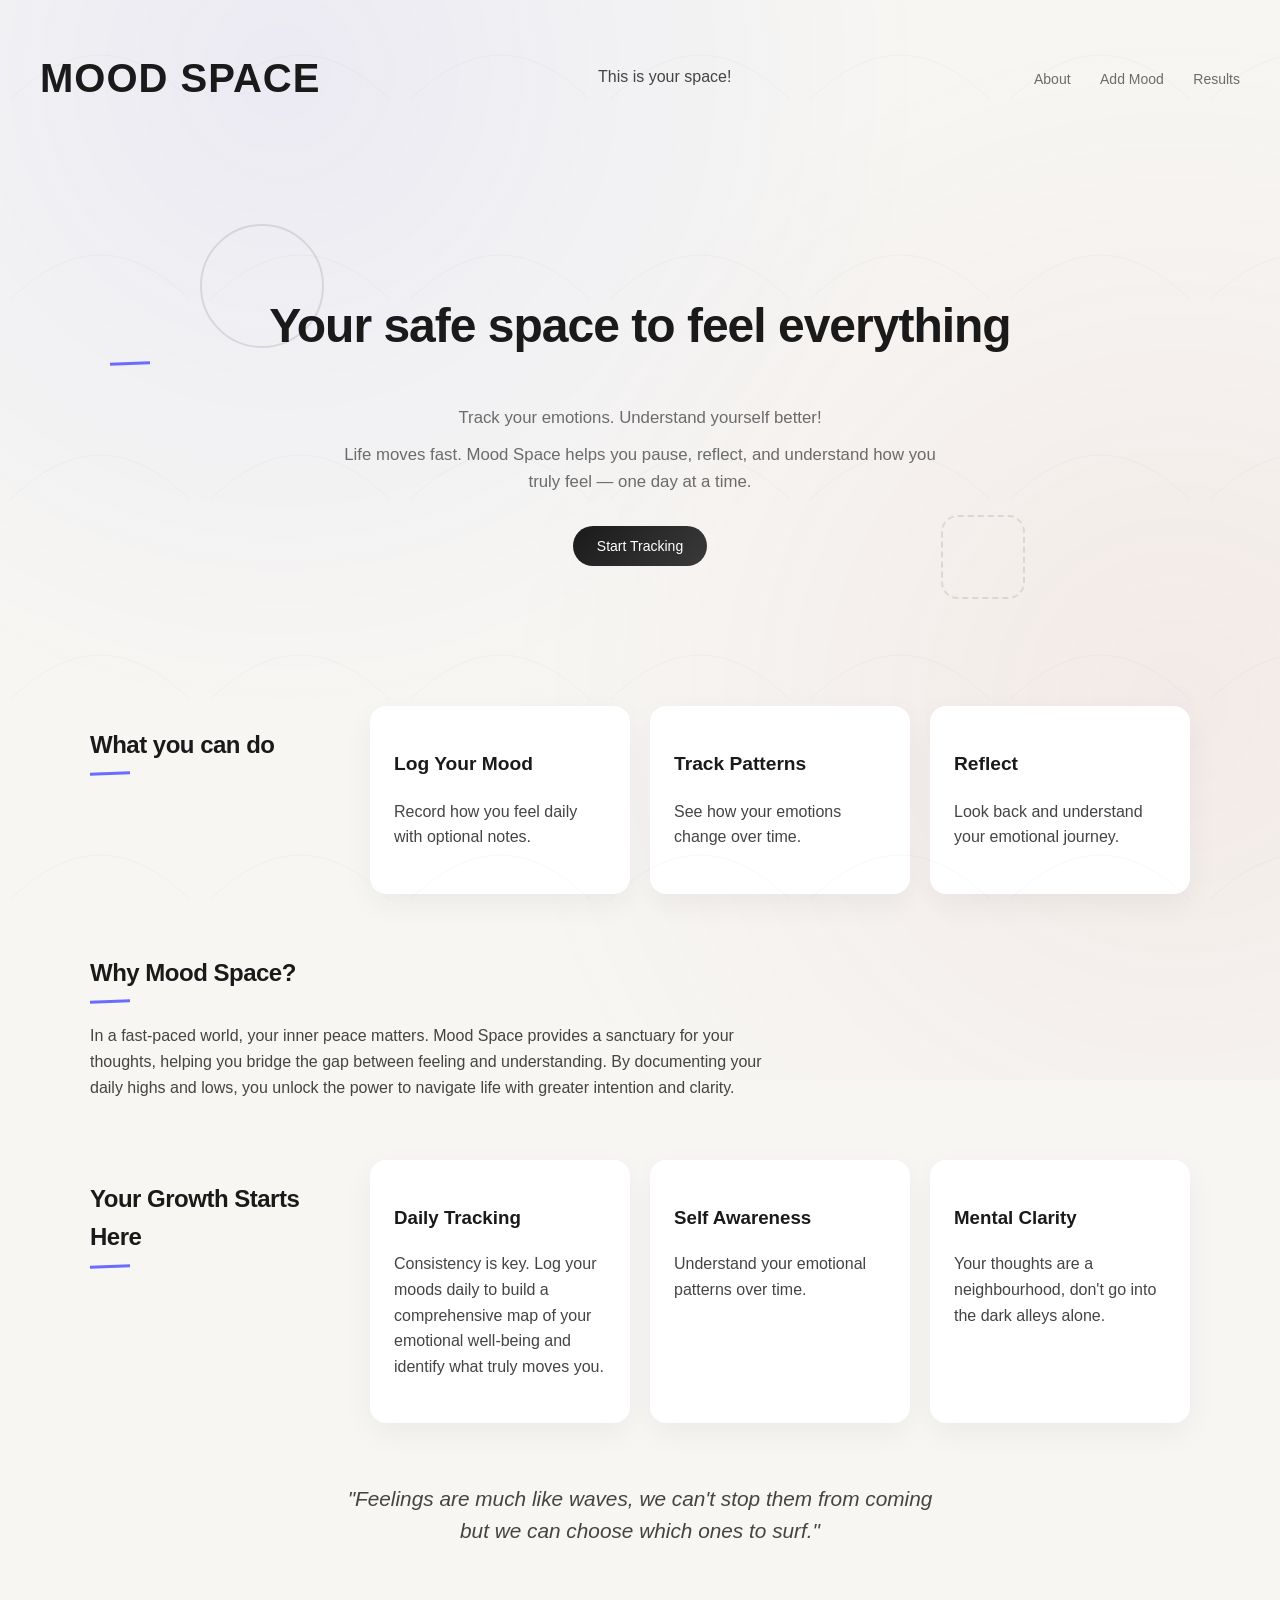
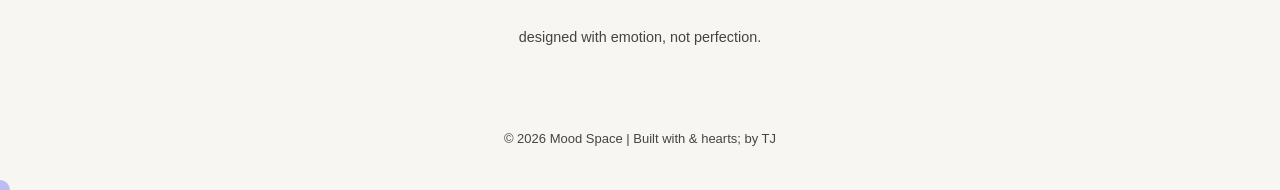
==== commit aa4189de: "Add cursor div to about, index, mood, and result pages for enhanced interactivity" ====
--- a/index.html
+++ b/index.html
@@ -97,12 +97,13 @@
       <section class="signature">
         <p>designed with emotion, not perfection.</p>
       </section>
-      
+
       <footer>
         <p>© 2026 Mood Space | Built with & hearts; by TJ</p>
       </footer>
     </main>
 
+    <div class="cursor"></div>
     <script src="script.js"></script>
   </body>
 </html>
--- a/style.css
+++ b/style.css
@@ -332,7 +332,7 @@
 
 
 /* =========================
-   TJ SIGNATURE UPGRADE
+   SIGNATURE UPGRADE
    ========================= */
 
 /* BACKGROUND GLOW (makes it feel alive) */
@@ -387,14 +387,6 @@
   font-size: 1.2rem;
 }
 
-/* NAV = CLEAN + FLOATY */
-header {
-  backdrop-filter: blur(10px);
-  position: sticky;
-  top: 0;
-  background: rgba(247,246,243,0.7);
-}
-
 /* LINKS FEEL PREMIUM */
 nav a {
   position: relative;
@@ -454,3 +446,93 @@
 html {
   scroll-behavior: smooth;
 }
+
+/* =========================
+   ARTISTIC LAYER
+   ========================= */
+
+/* HAND-DRAWN LINES */
+body::after {
+  content: "";
+  position: fixed;
+  top: 0;
+  left: 0;
+  width: 100%;
+  height: 100%;
+  pointer-events: none;
+
+  background-image: 
+    url("data:image/svg+xml,%3Csvg width='200' height='200' xmlns='http://www.w3.org/2000/svg'%3E%3Cpath d='M10 100 Q 100 10 190 100' stroke='%231a1a1a' fill='none' stroke-width='1' opacity='0.08'/%3E%3C/svg%3E");
+
+  background-repeat: repeat;
+  opacity: 0.4;
+}
+
+/* FLOATING SHAPES */
+.hero::before {
+  content: "";
+  position: absolute;
+  top: 10%;
+  left: 10%;
+  width: 120px;
+  height: 120px;
+
+  border: 2px solid rgba(0,0,0,0.1);
+  border-radius: 50%;
+
+  animation: float 6s ease-in-out infinite;
+}
+
+.hero::after {
+  content: "";
+  position: absolute;
+  bottom: 10%;
+  right: 15%;
+  width: 80px;
+  height: 80px;
+
+  border: 2px dashed rgba(0,0,0,0.1);
+  border-radius: 20%;
+
+  animation: float 8s ease-in-out infinite;
+}
+
+@keyframes float {
+  0% { transform: translateY(0px); }
+  50% { transform: translateY(-15px); }
+  100% { transform: translateY(0px); }
+}
+
+/* TEXT FEELS MORE HUMAN */
+h2 {
+  letter-spacing: -0.5px;
+}
+
+/* IMPERFECT UNDERLINE */
+h2::after {
+  content: "";
+  display: block;
+  width: 40px;
+  height: 3px;
+  background: var(--accent);
+  margin-top: 8px;
+
+  transform: rotate(-2deg);
+}
+
+/* CURSOR GLOW */
+body {
+  cursor: cell;
+}
+
+.cursor {
+  position: fixed;
+  width: 20px;
+  height: 20px;
+  border-radius: 50%;
+  background: rgba(107,107,255,0.4);
+  pointer-events: none;
+  transform: translate(-50%, -50%);
+  mix-blend-mode: multiply;
+  z-index: 999;
+}
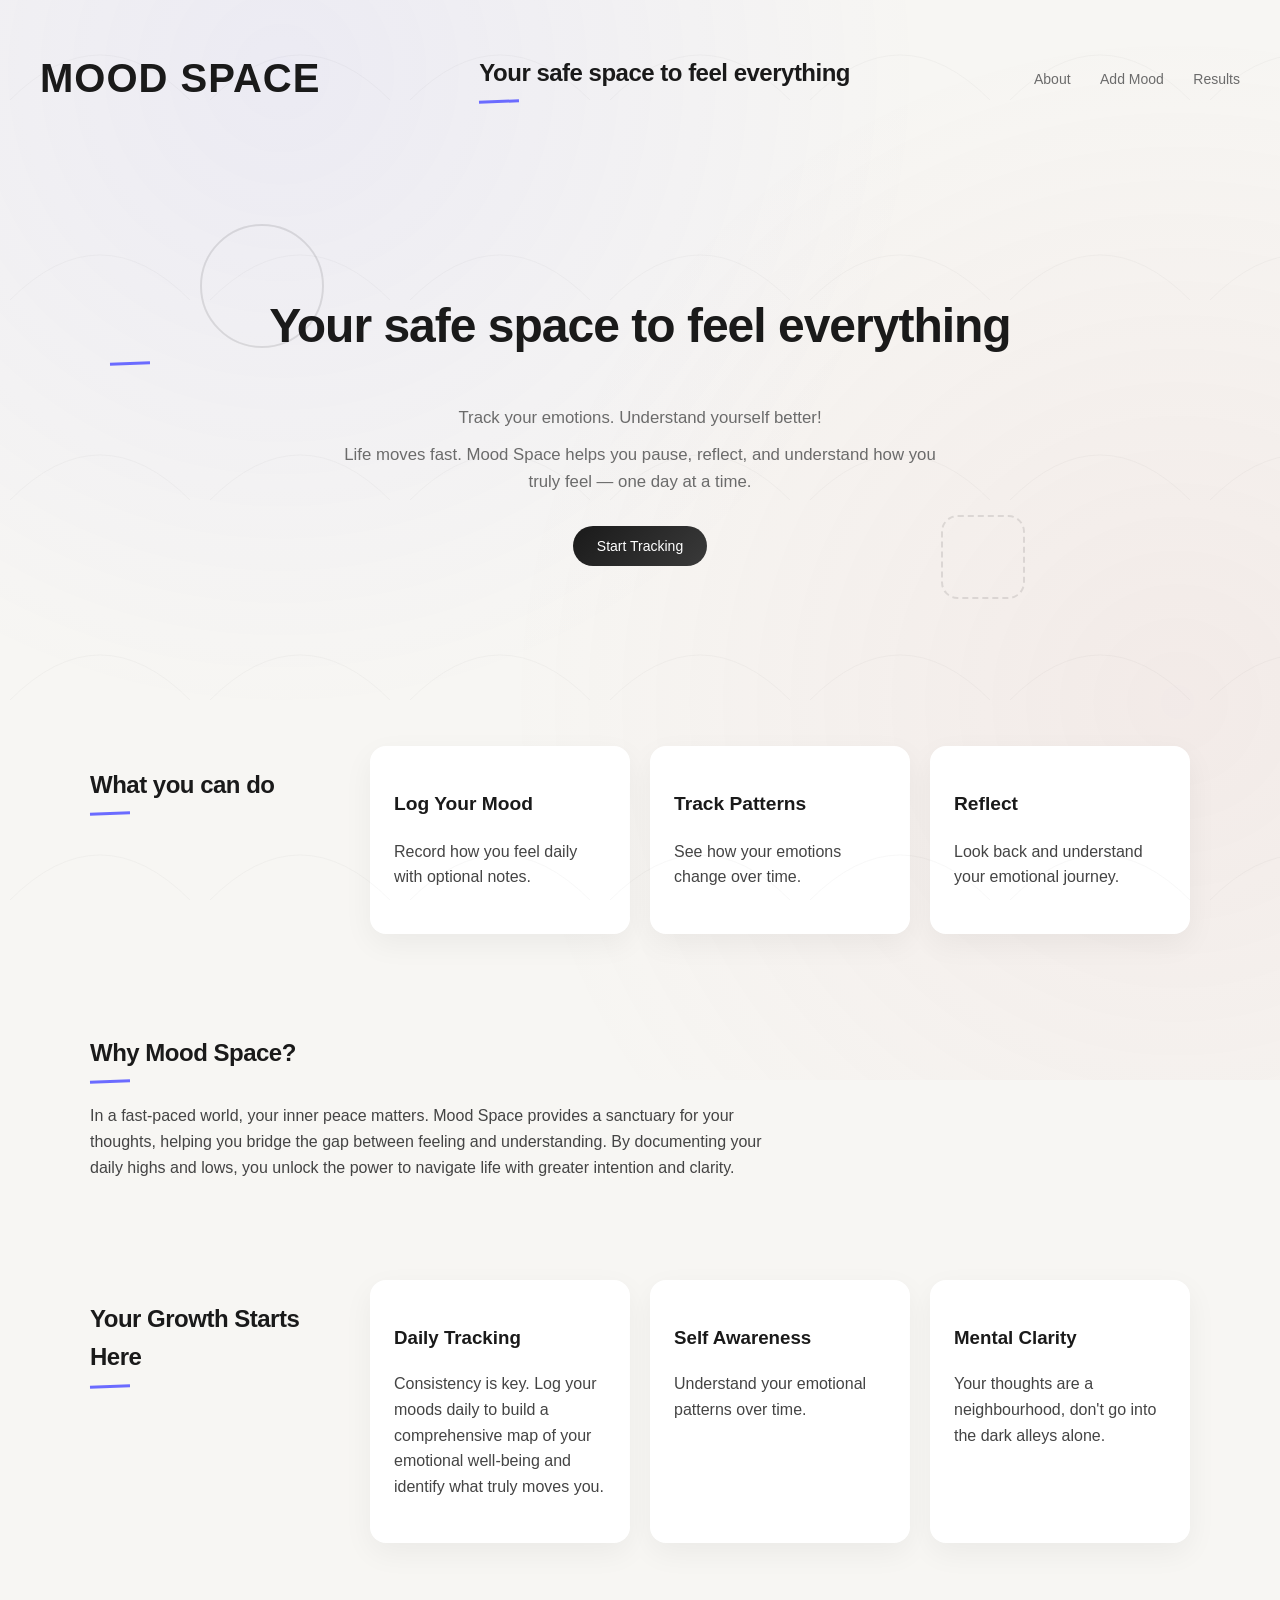
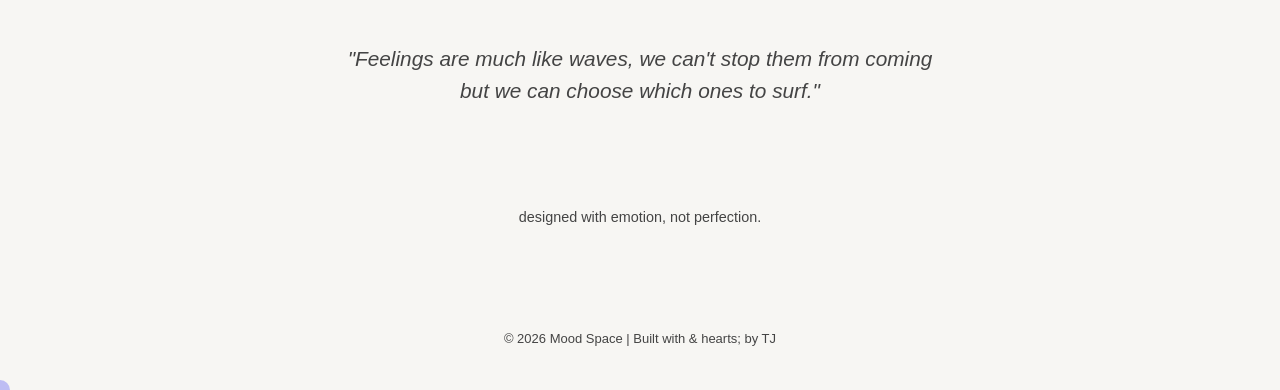
==== commit 1f921ae4: "Revise header text for emotional resonance; update styling for section margins and accent color" ====
--- a/index.html
+++ b/index.html
@@ -10,7 +10,7 @@
   <body>
     <header>
       <h1><a href="index.html">MOOD SPACE</a></h1>
-      <p>This is your space!</p>
+      <h2>Your safe space to <span>feel everything</span></h2>
       <nav>
         <a href="about.html">About</a>
         <a href="mood.html">Add Mood</a>
--- a/style.css
+++ b/style.css
@@ -43,7 +43,7 @@
 }
 
 section {
-  margin: 60px 0;
+  margin: 100px 0;
 }
 
 /* =========================
@@ -86,17 +86,22 @@
   margin: 0;
   text-align: center;
   padding: 80px 20px;
+  position: relative;
 }
 
 .hero h2 {
-  font-size: 2.5rem;
-  font-weight: 600;
+  font-size: 3.5rem;
+  font-weight: 700;
 }
 
 .hero p {
   max-width: 600px;
   margin: 10px auto;
   color: var(--text-secondary);
+}
+
+.hero h2 span {
+  color: var(--accent);
 }
 
 /* ==========================
@@ -330,7 +335,6 @@
   }
 }
 
-
 /* =========================
    SIGNATURE UPGRADE
    ========================= */
@@ -343,8 +347,17 @@
   left: -20%;
   width: 140%;
   height: 140%;
-  background: radial-gradient(circle at 30% 20%, rgba(107,107,255,0.08), transparent 40%),
-              radial-gradient(circle at 80% 70%, rgba(196,107,107,0.08), transparent 40%);
+  background:
+    radial-gradient(
+      circle at 30% 20%,
+      rgba(107, 107, 255, 0.08),
+      transparent 40%
+    ),
+    radial-gradient(
+      circle at 80% 70%,
+      rgba(196, 107, 107, 0.08),
+      transparent 40%
+    );
   z-index: -1;
 }
 
@@ -379,7 +392,7 @@
 .card:hover,
 .stat-card:hover {
   transform: translateY(-6px);
-  box-shadow: 0 20px 40px rgba(0,0,0,0.08);
+  box-shadow: 0 20px 40px rgba(0, 0, 0, 0.08);
 }
 
 /* FEATURE TITLES POP */
@@ -425,11 +438,13 @@
 }
 
 /* FORM = LESS BORING */
-select, textarea {
+select,
+textarea {
   transition: 0.2s;
 }
 
-select:hover, textarea:hover {
+select:hover,
+textarea:hover {
   border-color: var(--accent);
 }
 
@@ -461,8 +476,7 @@
   height: 100%;
   pointer-events: none;
 
-  background-image: 
-    url("data:image/svg+xml,%3Csvg width='200' height='200' xmlns='http://www.w3.org/2000/svg'%3E%3Cpath d='M10 100 Q 100 10 190 100' stroke='%231a1a1a' fill='none' stroke-width='1' opacity='0.08'/%3E%3C/svg%3E");
+  background-image: url("data:image/svg+xml,%3Csvg width='200' height='200' xmlns='http://www.w3.org/2000/svg'%3E%3Cpath d='M10 100 Q 100 10 190 100' stroke='%231a1a1a' fill='none' stroke-width='1' opacity='0.08'/%3E%3C/svg%3E");
 
   background-repeat: repeat;
   opacity: 0.4;
@@ -477,7 +491,7 @@
   width: 120px;
   height: 120px;
 
-  border: 2px solid rgba(0,0,0,0.1);
+  border: 2px solid rgba(0, 0, 0, 0.1);
   border-radius: 50%;
 
   animation: float 6s ease-in-out infinite;
@@ -491,16 +505,22 @@
   width: 80px;
   height: 80px;
 
-  border: 2px dashed rgba(0,0,0,0.1);
+  border: 2px dashed rgba(0, 0, 0, 0.1);
   border-radius: 20%;
 
   animation: float 8s ease-in-out infinite;
 }
 
 @keyframes float {
-  0% { transform: translateY(0px); }
-  50% { transform: translateY(-15px); }
-  100% { transform: translateY(0px); }
+  0% {
+    transform: translateY(0px);
+  }
+  50% {
+    transform: translateY(-15px);
+  }
+  100% {
+    transform: translateY(0px);
+  }
 }
 
 /* TEXT FEELS MORE HUMAN */
@@ -530,9 +550,9 @@
   width: 20px;
   height: 20px;
   border-radius: 50%;
-  background: rgba(107,107,255,0.4);
+  background: rgba(107, 107, 255, 0.4);
   pointer-events: none;
   transform: translate(-50%, -50%);
   mix-blend-mode: multiply;
   z-index: 999;
-}+}
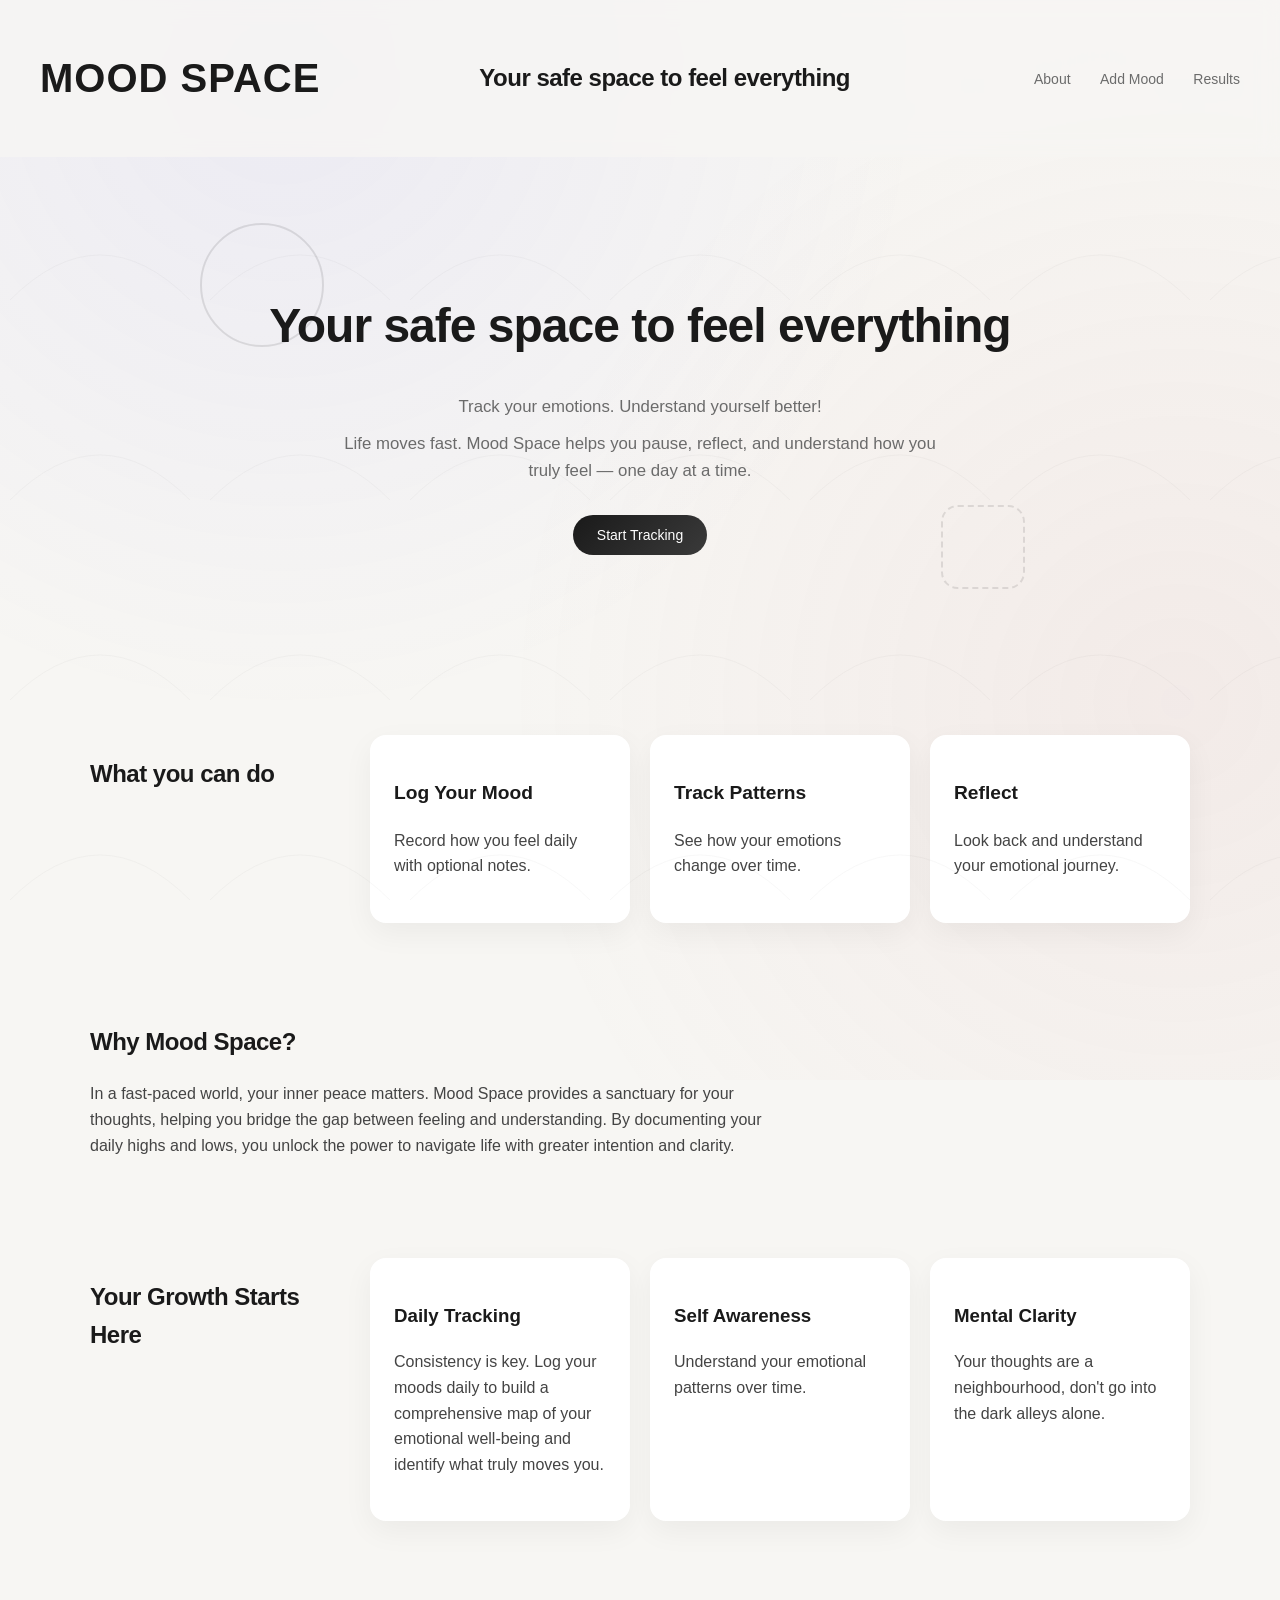
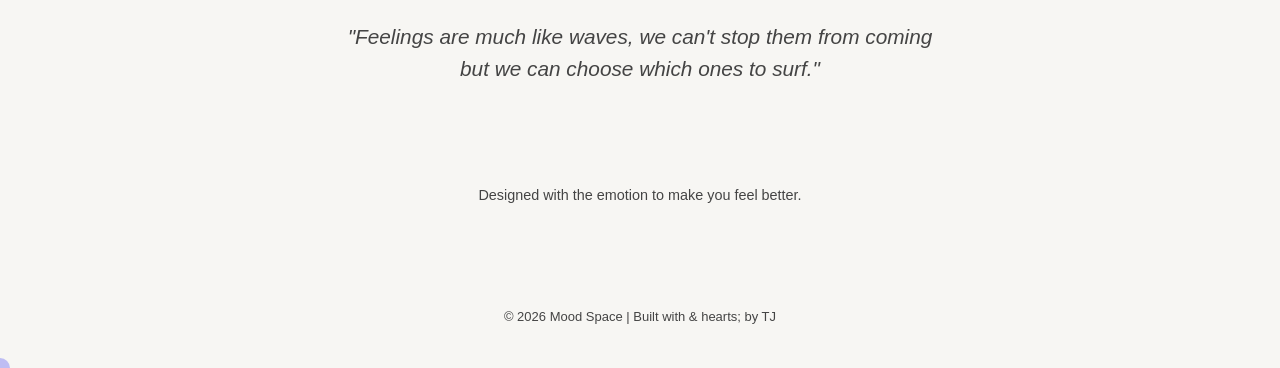
==== commit d1433328: "Revise signature text for emotional impact and update cursor style for improved user experience" ====
--- a/index.html
+++ b/index.html
@@ -95,7 +95,7 @@
         </p>
       </section>
       <section class="signature">
-        <p>designed with emotion, not perfection.</p>
+        <p>Designed with the emotion to make you feel better.</p>
       </section>
 
       <footer>
--- a/style.css
+++ b/style.css
@@ -1,3 +1,8 @@
+a {
+  text-decoration: none;
+  color: inherit;
+}
+
 /* =========================
    MOOD SPACE DESIGN SYSTEM
    ========================= */
@@ -55,6 +60,11 @@
   justify-content: space-between;
   align-items: center;
   padding: 25px 40px;
+  backdrop-filter: blur(10px);
+  position: sticky;
+  top: 0;
+  background: rgba(247, 246, 243, 0.8);
+  z-index: 100;
 }
 
 header h1 a {
@@ -528,21 +538,10 @@
   letter-spacing: -0.5px;
 }
 
-/* IMPERFECT UNDERLINE */
-h2::after {
-  content: "";
-  display: block;
-  width: 40px;
-  height: 3px;
-  background: var(--accent);
-  margin-top: 8px;
-
-  transform: rotate(-2deg);
-}
 
 /* CURSOR GLOW */
 body {
-  cursor: cell;
+  cursor: none;
 }
 
 .cursor {
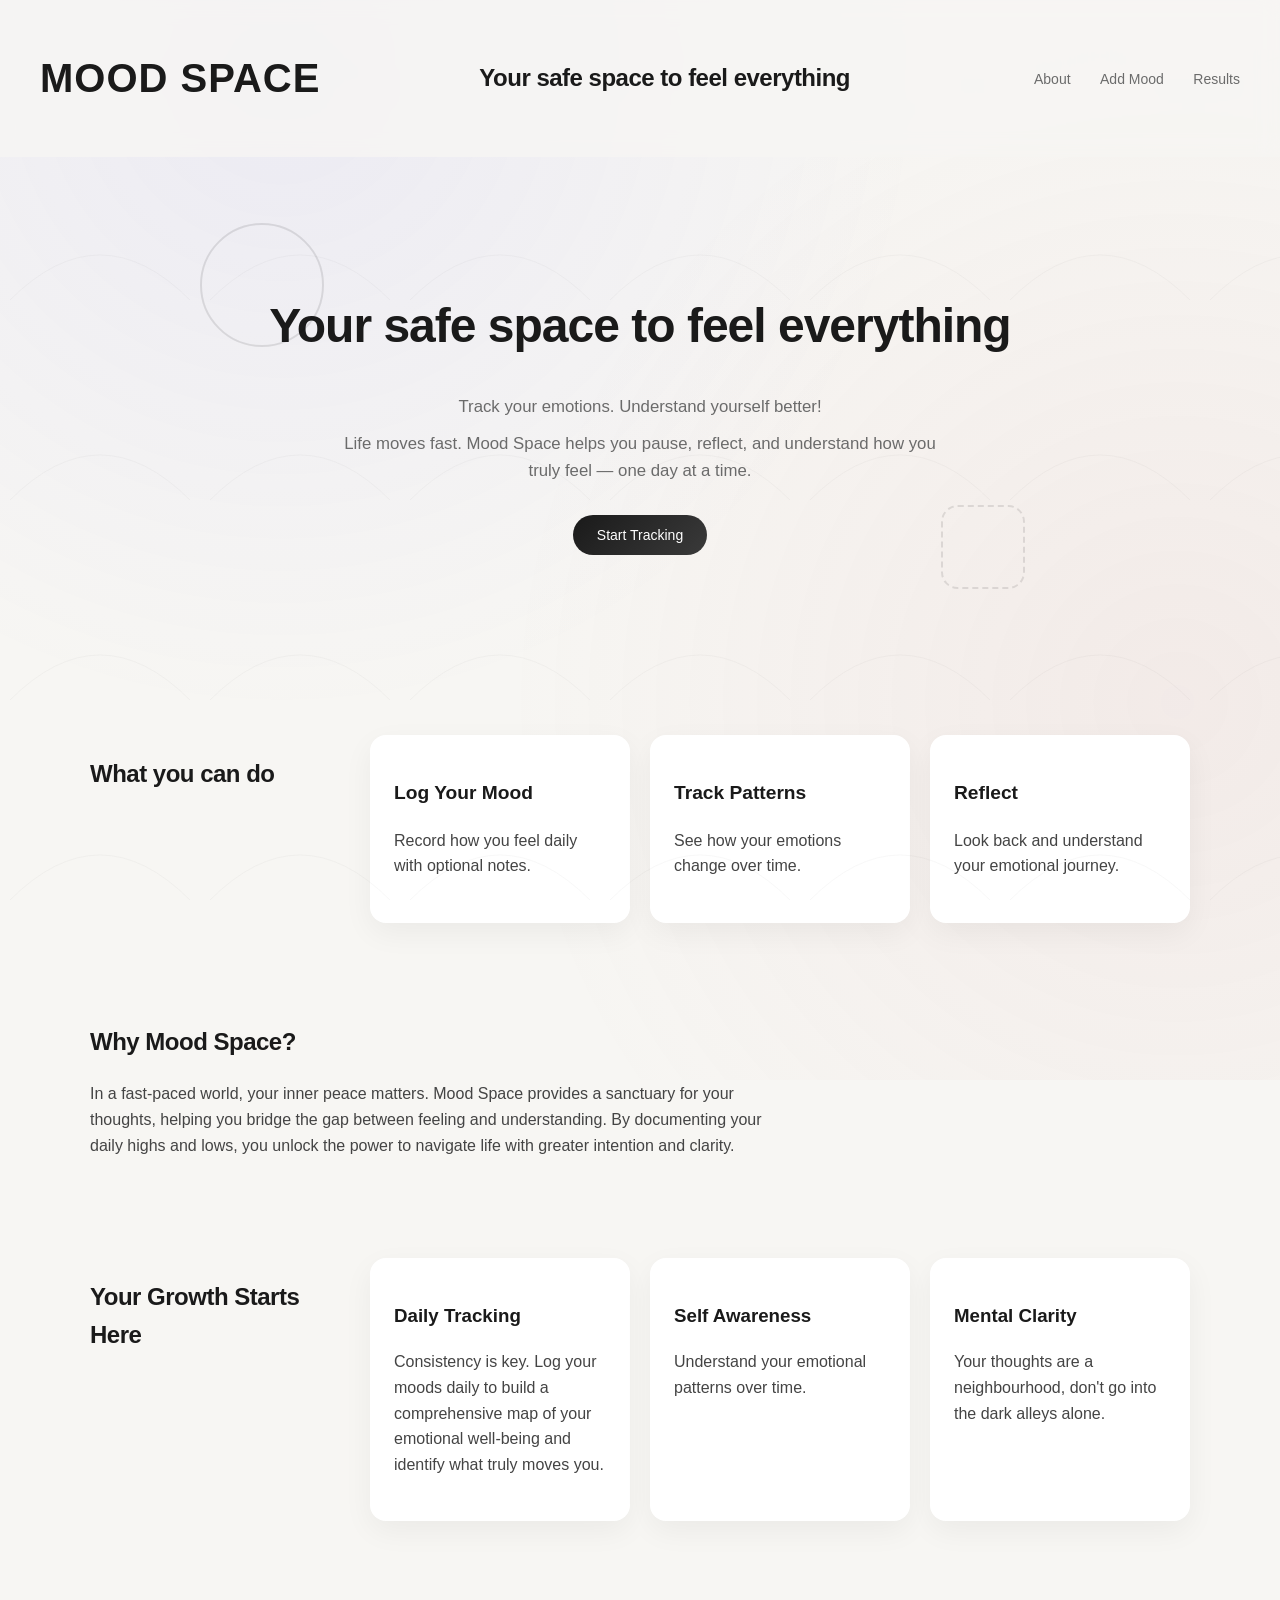
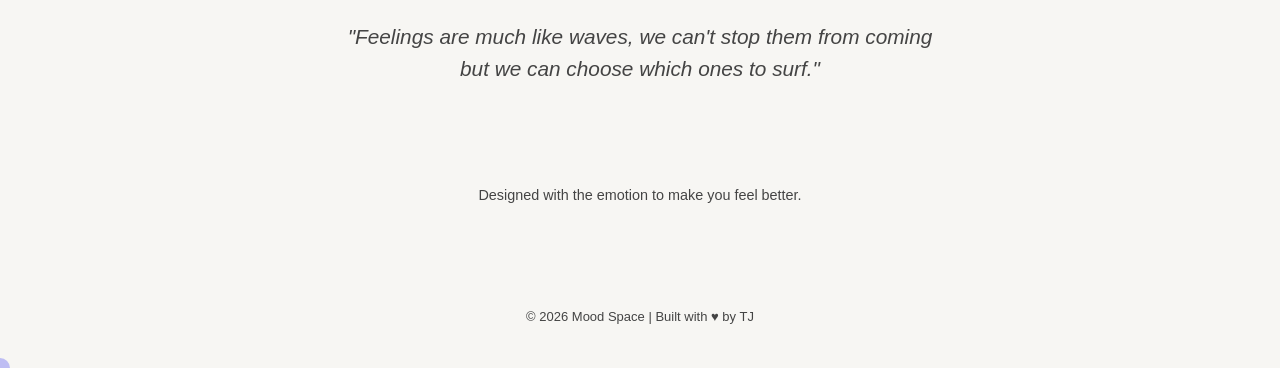
==== commit dfacda50: "Fix HTML entity for heart symbol in footer across multiple files" ====
--- a/index.html
+++ b/index.html
@@ -99,7 +99,7 @@
       </section>
 
       <footer>
-        <p>© 2026 Mood Space | Built with & hearts; by TJ</p>
+        <p>© 2026 Mood Space | Built with &hearts; by TJ</p>
       </footer>
     </main>
 
--- a/style.css
+++ b/style.css
@@ -555,3 +555,22 @@
   mix-blend-mode: multiply;
   z-index: 999;
 }
+
+
+@media (max-width: 480px) {
+  header h1 a {
+    font-size: 28px;
+  }
+
+  .hero h2 {
+    font-size: 1.6rem;
+  }
+
+  main {
+    padding: 10px;
+  }
+
+  section {
+    margin: 60px 0;
+  }
+}
